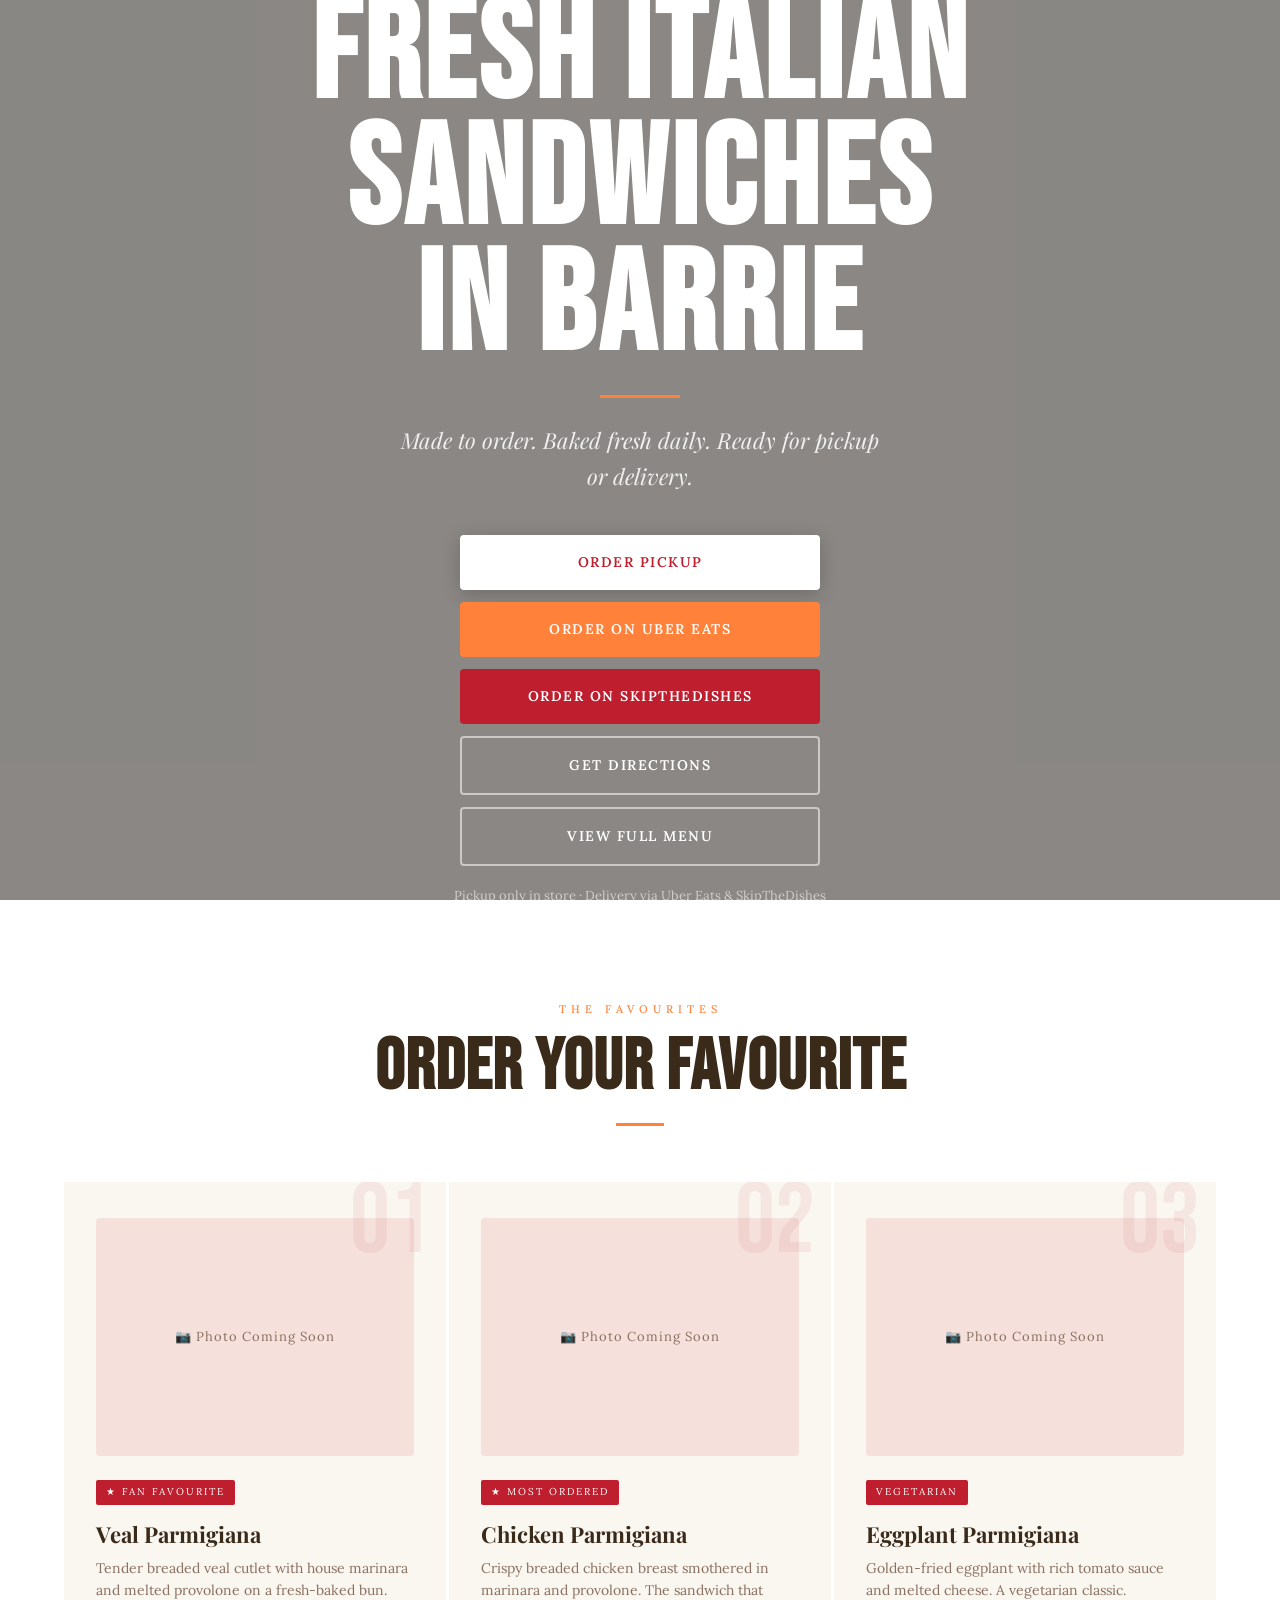
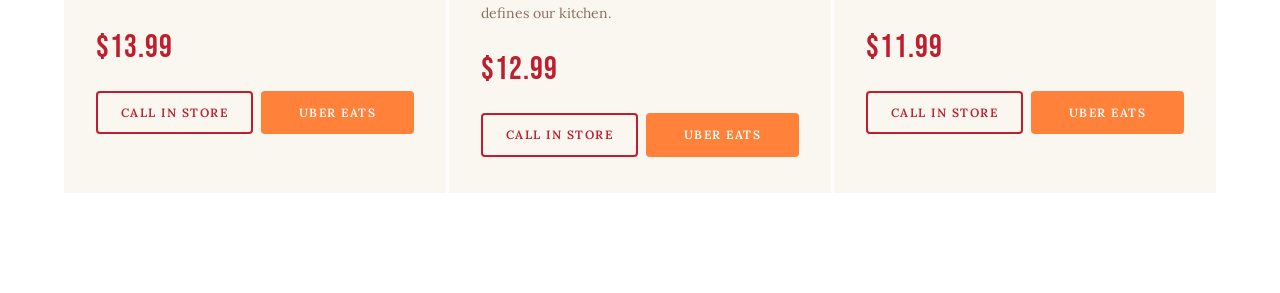
==== social.html @ 91f67a96 "social-page creation" ====
<!DOCTYPE html>
<html lang="en">
<head>
<meta charset="UTF-8">
<meta name="viewport" content="width=device-width, initial-scale=1.0">
<meta name="robots" content="noindex">
<title>California Sandwiches — Order Now</title>
<link rel="preconnect" href="https://fonts.googleapis.com">
<link rel="preconnect" href="https://fonts.gstatic.com" crossorigin>
<link href="https://fonts.googleapis.com/css2?family=Bebas+Neue&family=Playfair+Display:ital,wght@0,400;0,700;0,900;1,400;1,700&family=Lora:ital,wght@0,400;0,500;1,400&display=swap" rel="stylesheet">
<link rel="stylesheet" href="assets/css/styles.css">
<style>
  /* ── SOCIAL HERO ── */
  .social-hero {
    position: relative;
    height: 100vh;
    display: flex;
    flex-direction: column;
    align-items: center;
    justify-content: center;
    text-align: center;
    overflow: hidden;
  }
  .social-hero-video {
    position: absolute;
    inset: 0;
    width: 100%;
    height: 100%;
    object-fit: cover;
    z-index: 0;
  }
  .social-hero-overlay {
    position: absolute;
    inset: 0;
    background: rgba(0,0,0,0.45);
    z-index: 1;
  }
  .social-hero-content {
    position: relative;
    z-index: 2;
    padding: 24px;
    width: 100%;
  }
  .social-cta-stack {
    display: flex;
    flex-direction: column;
    gap: 12px;
    max-width: 360px;
    margin: 28px auto 0;
  }
  .social-cta-stack .btn {
    width: 100%;
    padding: 16px 24px;
  }
  /* Override btn-outline-red for dark video bg */
  .social-hero .btn-outline-red {
    color: var(--white);
    border-color: rgba(255,255,255,0.55);
  }
  .social-hero .btn-outline-red:hover {
    background: rgba(255,255,255,0.15);
    color: var(--white);
    border-color: var(--white);
  }

  /* ── CARD IMAGE PLACEHOLDER ── */
  .card-img-placeholder {
    aspect-ratio: 4/3;
    background: rgba(190,30,45,0.1);
    border-radius: var(--radius);
    display: flex;
    align-items: center;
    justify-content: center;
    margin-bottom: 20px;
    font-family: var(--font-body);
    font-size: 13px;
    color: #8a7060;
    letter-spacing: 1px;
  }
  .card-btns {
    display: flex;
    gap: 8px;
    margin-top: 16px;
  }
  .card-btns .btn {
    flex: 1;
    padding: 10px 12px;
    font-size: 12px;
  }

  /* ── STICKY MOBILE BAR ── */
  .sticky-bar {
    display: none;
    position: fixed;
    bottom: 0;
    left: 0;
    right: 0;
    z-index: 200;
    box-shadow: 0 -4px 20px rgba(0,0,0,0.15);
    padding-bottom: env(safe-area-inset-bottom);
  }
  .sticky-bar-inner {
    display: flex;
  }
  .sticky-bar-btn {
    flex: 1;
    padding: 18px 8px;
    text-align: center;
    font-family: var(--font-body);
    font-size: 13px;
    font-weight: 600;
    letter-spacing: 0.5px;
    text-decoration: none;
    color: var(--white);
    display: flex;
    align-items: center;
    justify-content: center;
  }

  @media (max-width: 640px) {
    .sticky-bar { display: block; }
    body { padding-bottom: 72px; }
  }
</style>
</head>
<body>

<!-- HERO -->
<section class="social-hero">
  <video class="social-hero-video" autoplay muted loop playsinline>
    <source src="public/videos/social-lander-hero-video.mp4" type="video/mp4">
  </video>
  <div class="social-hero-overlay"></div>
  <div class="social-hero-content">
    <h1 class="hero-title">Fresh Italian Sandwiches<br>in Barrie</h1>
    <div class="hero-rule"></div>
    <p class="hero-subtitle">Made to order. Baked fresh daily. Ready for pickup or delivery.</p>
    <div class="social-cta-stack">
      <a class="btn btn-primary" href="tel:+17057192626">Order Pickup</a>
      <a class="btn btn-orange" href="https://www.ubereats.com" target="_blank" rel="noopener">Order on Uber Eats</a>
      <a class="btn btn-red" href="https://www.skipthedishes.com" target="_blank" rel="noopener">Order on SkipTheDishes</a>
      <a class="btn btn-secondary" href="https://www.google.com/maps/dir//California+Sandwiches+Barrie,+75+Barrie+View+Dr+Unit+108A,+Barrie,+ON+L4N+8V4,+Canada" target="_blank" rel="noopener">Get Directions</a>
      <a class="btn btn-outline-red" href="pages/menu.html">View Full Menu</a>
    </div>
    <p class="hero-order-note" style="margin-top:20px;">Pickup only in store · Delivery via Uber Eats &amp; SkipTheDishes</p>
  </div>
</section>

<!-- FEATURED SANDWICHES -->
<section class="bestsellers">
  <div class="container">
    <div class="bestsellers-header reveal">
      <div class="section-label">The Favourites</div>
      <h2 class="section-title">Order Your Favourite</h2>
      <div class="section-rule"></div>
    </div>
    <div class="bestsellers-grid">
      <div class="bs-card reveal">
        <div class="card-img-placeholder">📷 Photo Coming Soon</div>
        <div class="bs-num">01</div>
        <span class="bs-tag">★ Fan Favourite</span>
        <h3 class="bs-name">Veal Parmigiana</h3>
        <p class="bs-desc">Tender breaded veal cutlet with house marinara and melted provolone on a fresh-baked bun.</p>
        <span class="bs-price">$13.99</span>
        <div class="card-btns">
          <a class="btn btn-outline-red" href="tel:+17057192626">Call In Store</a>
          <a class="btn btn-orange" href="https://www.ubereats.com" target="_blank" rel="noopener">Uber Eats</a>
        </div>
      </div>
      <div class="bs-card reveal reveal-delay-1">
        <div class="card-img-placeholder">📷 Photo Coming Soon</div>
        <div class="bs-num">02</div>
        <span class="bs-tag">★ Most Ordered</span>
        <h3 class="bs-name">Chicken Parmigiana</h3>
        <p class="bs-desc">Crispy breaded chicken breast smothered in marinara and provolone. The sandwich that defines our kitchen.</p>
        <span class="bs-price">$12.99</span>
        <div class="card-btns">
          <a class="btn btn-outline-red" href="tel:+17057192626">Call In Store</a>
          <a class="btn btn-orange" href="https://www.ubereats.com" target="_blank" rel="noopener">Uber Eats</a>
        </div>
      </div>
      <div class="bs-card reveal reveal-delay-2">
        <div class="card-img-placeholder">📷 Photo Coming Soon</div>
        <div class="bs-num">03</div>
        <span class="bs-tag">Vegetarian</span>
        <h3 class="bs-name">Eggplant Parmigiana</h3>
        <p class="bs-desc">Golden-fried eggplant with rich tomato sauce and melted cheese. A vegetarian classic.</p>
        <span class="bs-price">$11.99</span>
        <div class="card-btns">
          <a class="btn btn-outline-red" href="tel:+17057192626">Call In Store</a>
          <a class="btn btn-orange" href="https://www.ubereats.com" target="_blank" rel="noopener">Uber Eats</a>
        </div>
      </div>
    </div>
  </div>
</section>

<!-- STICKY MOBILE BAR -->
<div class="sticky-bar">
  <div class="sticky-bar-inner">
    <a class="sticky-bar-btn" href="tel:+17057192626" style="background:var(--red);">Pickup</a>
    <a class="sticky-bar-btn" href="https://www.ubereats.com" target="_blank" rel="noopener" style="background:var(--orange);">Delivery</a>
    <a class="sticky-bar-btn" href="https://www.google.com/maps/dir//California+Sandwiches+Barrie,+75+Barrie+View+Dr+Unit+108A,+Barrie,+ON+L4N+8V4,+Canada" target="_blank" rel="noopener" style="background:var(--brown);">Directions</a>
  </div>
</div>

<script>
  (function() {
    var els = document.querySelectorAll('.reveal:not(.visible)');
    var observer = new IntersectionObserver(function(entries) {
      entries.forEach(function(e) {
        if (e.isIntersecting) {
          e.target.classList.add('visible');
          observer.unobserve(e.target);
        }
      });
    }, { threshold: 0.12 });
    els.forEach(function(el) { observer.observe(el); });
  })();
</script>
</body>
</html>
---- assets/css/styles.css ----
/* ── RESET & BASE ── */
*, *::before, *::after { box-sizing: border-box; margin: 0; padding: 0; }
html { scroll-behavior: smooth; font-size: 16px; }

/* ── DESIGN TOKENS ── */
:root {
  --red:     #BE1E2D;
  --red-dk:  #8f1520;
  --red-lt:  #d42233;
  --orange:  #FF813A;
  --cream:   #FAF6F0;
  --tan:     #EDE5D8;
  --brown:   #3a2a1a;
  --white:   #FFFFFF;
  --black:   #111111;

  --font-display: 'Bebas Neue', sans-serif;
  --font-serif:   'Playfair Display', Georgia, serif;
  --font-body:    'Lora', Georgia, serif;

  --nav-h: 72px;
  --max-w: 1200px;
  --radius: 4px;
  --transition: 0.25s ease;

  /* noise texture via SVG */
  --noise: url("data:image/svg+xml,%3Csvg xmlns='http://www.w3.org/2000/svg' width='300' height='300'%3E%3Cfilter id='n'%3E%3CfeTurbulence type='fractalNoise' baseFrequency='0.75' numOctaves='4' stitchTiles='stitch'/%3E%3C/filter%3E%3Crect width='300' height='300' filter='url(%23n)' opacity='0.055'/%3E%3C/svg%3E");
}

body {
  background: var(--cream);
  color: var(--brown);
  font-family: var(--font-body);
  line-height: 1.65;
  overflow-x: hidden;
}

/* ── UTILITY ── */
.container { max-width: var(--max-w); margin: 0 auto; padding: 0 24px; }
.sr-only { position: absolute; width: 1px; height: 1px; overflow: hidden; clip: rect(0,0,0,0); white-space: nowrap; }

/* ─────────────────────────────────────────
   NAVIGATION
───────────────────────────────────────── */
nav {
  position: fixed; top: 0; left: 0; right: 0; z-index: 100;
  height: var(--nav-h);
  background: var(--white);
  border-bottom: 3px solid var(--red);
  display: flex; align-items: center;
  box-shadow: 0 2px 20px rgba(0,0,0,0.08);
}
nav .container { display: flex; align-items: center; justify-content: space-between; width: 100%; }

.nav-logo {
  cursor: pointer;
  display: flex; align-items: center; gap: 0;
  text-decoration: none;
}
.logo-badge {
  background: var(--red);
  color: var(--white);
  padding: 6px 14px 8px;
  display: flex; flex-direction: column; align-items: center; line-height: 1;
  border-radius: var(--radius);
  position: relative;
  overflow: hidden;
}
.logo-badge::before {
  content: '';
  position: absolute; inset: 0;
  background: var(--noise);
  pointer-events: none;
}
.logo-est {
  font-family: var(--font-body);
  font-size: 9px; letter-spacing: 3px; text-transform: uppercase;
  opacity: 0.85; margin-bottom: 2px;
}
.logo-name {
  font-family: var(--font-display);
  font-size: 22px; letter-spacing: 2px;
  line-height: 1;
}
.logo-sub {
  font-family: var(--font-body);
  font-size: 8px; letter-spacing: 4px; text-transform: uppercase;
  opacity: 0.85; margin-top: 2px;
}
.logo-stars {
  display: flex; gap: 3px; margin-top: 3px; opacity: 0.7;
  font-size: 7px;
}

.nav-links { display: flex; align-items: center; gap: 8px; }
.nav-link {
  font-family: var(--font-body);
  font-size: 14px; letter-spacing: 0.5px;
  color: var(--brown); text-decoration: none;
  padding: 8px 16px; border-radius: var(--radius);
  transition: color var(--transition), background var(--transition);
  cursor: pointer; background: none; border: none; font-weight: 500;
}
.nav-link:hover { color: var(--red); background: rgba(190,30,45,0.06); }
.nav-cta {
  background: var(--red); color: var(--white) !important;
  font-weight: 600; padding: 9px 22px;
  border-radius: var(--radius);
  transition: background var(--transition), transform var(--transition);
}
.nav-cta:hover { background: var(--red-lt) !important; transform: translateY(-1px); color: var(--white) !important; }

/* hamburger */
.nav-burger {
  display: none; flex-direction: column; gap: 5px; cursor: pointer;
  background: none; border: none; padding: 8px;
}
.nav-burger span { width: 24px; height: 2px; background: var(--brown); border-radius: 2px; transition: all 0.25s; display: block; }
.nav-mobile {
  display: none; position: fixed; top: var(--nav-h); left: 0; right: 0; z-index: 99;
  background: var(--white); border-bottom: 3px solid var(--red);
  padding: 20px 24px; flex-direction: column; gap: 4px;
  box-shadow: 0 8px 24px rgba(0,0,0,0.1);
}
.nav-mobile.open { display: flex; }
.nav-mobile .nav-link { display: block; padding: 12px 16px; }

/* ─────────────────────────────────────────
   HERO
───────────────────────────────────────── */
.hero {
  min-height: 100vh;
  background: var(--red);
  display: flex; flex-direction: column; justify-content: center; align-items: center;
  text-align: center;
  padding: calc(var(--nav-h) + 60px) 24px 80px;
  position: relative; overflow: hidden;
}
.hero::before {
  content: '';
  position: absolute; inset: 0;
  background: var(--noise);
  pointer-events: none;
}
/* diagonal stripe texture */
.hero::after {
  content: '';
  position: absolute; inset: 0;
  background-image: repeating-linear-gradient(
    -45deg,
    transparent,
    transparent 40px,
    rgba(255,255,255,0.02) 40px,
    rgba(255,255,255,0.02) 80px
  );
  pointer-events: none;
}

.hero-eyebrow {
  display: flex; align-items: center; gap: 12px;
  font-family: var(--font-body);
  font-size: 12px; letter-spacing: 5px; text-transform: uppercase;
  color: rgba(255,255,255,0.7);
  margin-bottom: 20px; position: relative; z-index: 1;
}
.hero-eyebrow::before, .hero-eyebrow::after {
  content: ''; flex: 1; max-width: 60px; height: 1px;
  background: rgba(255,255,255,0.35);
}

.hero-title {
  font-family: var(--font-display);
  font-size: clamp(64px, 12vw, 140px);
  line-height: 0.9;
  color: var(--white);
  letter-spacing: 4px;
  text-transform: uppercase;
  position: relative; z-index: 1;
  margin-bottom: 8px;
}
.hero-title span { color: var(--orange); }

.hero-rule {
  width: 80px; height: 3px;
  background: var(--orange);
  margin: 24px auto;
  position: relative; z-index: 1;
}

.hero-subtitle {
  font-family: var(--font-serif);
  font-size: clamp(16px, 2.5vw, 22px);
  color: rgba(255,255,255,0.88);
  font-style: italic;
  position: relative; z-index: 1;
  max-width: 480px; margin: 0 auto 40px;
}

.hero-btns {
  display: flex; gap: 14px; flex-wrap: wrap; justify-content: center;
  position: relative; z-index: 1; margin-bottom: 28px;
}
.btn {
  display: inline-flex; align-items: center; justify-content: center; gap: 8px;
  font-family: var(--font-body); font-weight: 600;
  font-size: 14px; letter-spacing: 1.5px; text-transform: uppercase;
  text-decoration: none; cursor: pointer; border: none;
  padding: 15px 36px; border-radius: var(--radius);
  transition: all var(--transition);
}
.btn-primary {
  background: var(--white); color: var(--red);
  box-shadow: 0 4px 20px rgba(0,0,0,0.2);
}
.btn-primary:hover { background: var(--orange); color: var(--white); transform: translateY(-2px); box-shadow: 0 8px 28px rgba(0,0,0,0.25); }
.btn-secondary {
  background: transparent; color: var(--white);
  border: 2px solid rgba(255,255,255,0.55);
}
.btn-secondary:hover { border-color: var(--white); background: rgba(255,255,255,0.1); transform: translateY(-2px); }
.btn-red { background: var(--red); color: var(--white); }
.btn-red:hover { background: var(--red-lt); transform: translateY(-2px); box-shadow: 0 6px 20px rgba(190,30,45,0.3); }
.btn-outline-red { background: transparent; color: var(--red); border: 2px solid var(--red); }
.btn-outline-red:hover { background: var(--red); color: var(--white); transform: translateY(-2px); }
.btn-orange { background: var(--orange); color: var(--white); }
.btn-orange:hover { background: #e06c2a; transform: translateY(-2px); box-shadow: 0 6px 20px rgba(255,129,58,0.35); }

.hero-order-note {
  position: relative; z-index: 1;
  font-family: var(--font-body);
  font-size: 13px; color: rgba(255,255,255,0.6);
  line-height: 1.6;
}
.hero-order-note a {
  color: var(--orange); text-decoration: underline; text-underline-offset: 3px;
  transition: color var(--transition);
}
.hero-order-note a:hover { color: #ffab75; }

/* hero badge */
.hero-badge {
  position: absolute; right: 5%; top: 18%;
  width: 110px; height: 110px;
  background: var(--orange);
  border-radius: 50%;
  display: flex; flex-direction: column; align-items: center; justify-content: center;
  color: var(--white); text-align: center;
  transform: rotate(12deg);
  box-shadow: 0 8px 30px rgba(0,0,0,0.25);
  z-index: 1;
}
.hero-badge-top { font-size: 10px; letter-spacing: 2px; text-transform: uppercase; opacity: 0.9; font-family: var(--font-body); }
.hero-badge-num { font-family: var(--font-display); font-size: 38px; line-height: 1; }
.hero-badge-bot { font-size: 10px; letter-spacing: 1px; text-transform: uppercase; opacity: 0.9; font-family: var(--font-body); }

/* scroll cue */
.scroll-cue {
  position: absolute; bottom: 32px; left: 50%; transform: translateX(-50%);
  display: flex; flex-direction: column; align-items: center; gap: 8px;
  color: rgba(255,255,255,0.45); font-size: 11px; letter-spacing: 3px;
  text-transform: uppercase; font-family: var(--font-body); z-index: 1;
  animation: bounce 2s ease-in-out infinite;
}
.scroll-cue svg { width: 20px; height: 20px; }
@keyframes bounce { 0%,100%{transform:translateX(-50%) translateY(0)} 50%{transform:translateX(-50%) translateY(6px)} }

/* ─────────────────────────────────────────
   DIVIDER BANNER
───────────────────────────────────────── */
.ticker {
  background: var(--orange);
  padding: 14px 0; overflow: hidden;
  border-top: 2px solid rgba(255,255,255,0.2);
  border-bottom: 2px solid rgba(255,255,255,0.2);
}
.ticker-inner {
  display: flex; gap: 0;
  white-space: nowrap;
  animation: scroll-ticker 24s linear infinite;
  width: max-content;
}
.ticker-item {
  font-family: var(--font-display);
  font-size: 17px; letter-spacing: 3px; text-transform: uppercase;
  color: var(--white); padding: 0 32px;
  display: flex; align-items: center; gap: 20px;
}
.ticker-item::after { content: '★'; opacity: 0.6; font-size: 12px; }
@keyframes scroll-ticker {
  from { transform: translateX(0); }
  to { transform: translateX(-50%); }
}

/* ─────────────────────────────────────────
   STORY SECTION
───────────────────────────────────────── */
.story {
  padding: 100px 0;
  background: var(--cream);
  position: relative;
}
.story-grid {
  display: grid; grid-template-columns: 1fr 1fr; gap: 80px;
  align-items: center;
}
.story-visual {
  position: relative;
}
.story-img-frame {
  aspect-ratio: 4/5;
  background: var(--red);
  border-radius: 2px;
  display: flex; align-items: center; justify-content: center;
  overflow: hidden;
  position: relative;
}
.story-img-frame::before {
  content: ''; position: absolute; inset: 0;
  background: var(--noise); pointer-events: none;
  opacity: 0.6;
}
.story-img-inner {
  font-family: var(--font-display);
  font-size: 100px; color: rgba(255,255,255,0.08);
  letter-spacing: 8px; transform: rotate(-10deg);
  user-select: none;
}
.story-quote-card {
  position: absolute; bottom: -30px; right: -30px;
  background: var(--white);
  border: 3px solid var(--red);
  padding: 22px 26px;
  max-width: 200px;
  box-shadow: 6px 6px 0 var(--red);
}
.story-quote-card p {
  font-family: var(--font-serif); font-style: italic;
  font-size: 14px; color: var(--brown); line-height: 1.5;
}
.story-quote-card cite {
  display: block; margin-top: 10px;
  font-family: var(--font-body); font-size: 11px;
  letter-spacing: 2px; text-transform: uppercase;
  color: var(--red); font-style: normal;
}

.section-label {
  font-family: var(--font-body);
  font-size: 11px; letter-spacing: 5px; text-transform: uppercase;
  color: var(--orange); font-weight: 500;
  display: flex; align-items: center; gap: 12px;
  margin-bottom: 16px;
}
.section-label::before {
  content: ''; width: 30px; height: 2px; background: var(--orange);
}
.section-title {
  font-family: var(--font-display);
  font-size: clamp(40px, 6vw, 72px);
  line-height: 0.95; color: var(--brown);
  letter-spacing: 1px; text-transform: uppercase;
  margin-bottom: 8px;
}
.section-title-serif {
  font-family: var(--font-serif);
  font-size: clamp(32px, 4.5vw, 52px);
  line-height: 1.1; color: var(--brown);
  font-weight: 700; margin-bottom: 8px;
}
.section-rule {
  width: 48px; height: 3px; background: var(--orange);
  margin: 20px 0;
}
.story-text p {
  font-size: 16px; color: #5a4535; line-height: 1.85;
  margin-bottom: 18px;
}
.story-pillars {
  display: flex; gap: 28px; margin-top: 36px; flex-wrap: wrap;
}
.story-pillar {
  display: flex; flex-direction: column; gap: 6px;
}
.pillar-icon {
  font-size: 24px; margin-bottom: 4px;
}
.pillar-label {
  font-family: var(--font-display);
  font-size: 20px; letter-spacing: 1px; color: var(--red);
  text-transform: uppercase;
}
.pillar-desc {
  font-family: var(--font-body);
  font-size: 12px; color: #8a7060; letter-spacing: 0.3px;
  line-height: 1.5;
}

/* ─────────────────────────────────────────
   VISIT SECTION
───────────────────────────────────────── */
.visit {
  background: var(--brown);
  padding: 100px 0;
  position: relative; overflow: hidden;
}
.visit::before {
  content: ''; position: absolute; inset: 0;
  background: var(--noise); pointer-events: none; opacity: 0.4;
}
.visit-grid {
  display: grid; grid-template-columns: 1fr 1fr; gap: 80px;
  align-items: start; position: relative;
}
.visit .section-label { color: var(--orange); }
.visit .section-title { color: var(--white); }
.visit .section-rule { background: var(--orange); }

.hours-table { margin-top: 28px; width: 100%; }
.hours-table tr { border-bottom: 1px solid rgba(255,255,255,0.08); }
.hours-table tr:last-child { border: none; }
.hours-table td {
  padding: 11px 0;
  font-family: var(--font-body); font-size: 14px; color: rgba(255,255,255,0.75);
}
.hours-table td:first-child { font-weight: 600; color: var(--white); width: 45%; }
.hours-badge {
  display: inline-block;
  background: var(--orange); color: var(--white);
  font-size: 10px; letter-spacing: 2px; text-transform: uppercase;
  padding: 2px 8px; border-radius: 20px;
  font-family: var(--font-body); vertical-align: middle; margin-left: 8px;
}

.visit-info { margin-top: 36px; }
.info-block { margin-bottom: 32px; }
.info-block-label {
  font-family: var(--font-body); font-size: 11px; letter-spacing: 4px;
  text-transform: uppercase; color: var(--orange); margin-bottom: 8px;
}
.info-block-value {
  font-family: var(--font-serif); font-size: 17px; color: var(--white);
  line-height: 1.5;
}
.info-block-value a {
  color: var(--white); text-decoration: none;
  transition: color var(--transition);
}
.info-block-value a:hover { color: var(--orange); }
.info-block-note {
  font-size: 12px; color: rgba(255,255,255,0.5); margin-top: 4px;
  font-family: var(--font-body); letter-spacing: 1px; text-transform: uppercase;
}
.phone-big {
  font-family: var(--font-display); font-size: 36px;
  color: var(--white); letter-spacing: 2px; display: block;
  text-decoration: none; transition: color var(--transition);
  margin-top: 6px;
}
.phone-big:hover { color: var(--orange); }

.visit-btns { display: flex; gap: 12px; flex-wrap: wrap; margin-top: 36px; }

.map-placeholder {
  border-radius: 4px; overflow: hidden;
  border: 3px solid rgba(255,255,255,0.12);
  aspect-ratio: 1;
  background: rgba(255,255,255,0.05);
  display: flex; align-items: center; justify-content: center;
  flex-direction: column; gap: 16px;
  cursor: pointer;
  transition: border-color var(--transition);
}
.map-placeholder:hover { border-color: var(--orange); }
.map-pin-icon { font-size: 48px; opacity: 0.4; }
.map-placeholder-text {
  font-family: var(--font-body); font-size: 13px;
  color: rgba(255,255,255,0.4); letter-spacing: 2px; text-transform: uppercase;
  text-align: center;
}

/* ─────────────────────────────────────────
   MENU PAGE
───────────────────────────────────────── */
.page-hero {
  background: var(--red);
  padding: calc(var(--nav-h) + 60px) 0 60px;
  text-align: center;
  position: relative; overflow: hidden;
}
.page-hero::before { content: ''; position: absolute; inset: 0; background: var(--noise); pointer-events: none; }
.page-hero .section-label { justify-content: center; margin-bottom: 12px; }
.page-hero .section-label::before { display: none; }
.page-hero h1 {
  font-family: var(--font-display);
  font-size: clamp(56px, 10vw, 110px);
  color: var(--white); letter-spacing: 4px; text-transform: uppercase;
  line-height: 0.9; position: relative; z-index: 1;
}
.page-hero p {
  font-family: var(--font-serif); font-style: italic;
  color: rgba(255,255,255,0.75); font-size: 18px;
  margin-top: 16px; position: relative; z-index: 1;
}

.menu-section { padding: 80px 0; }
.menu-section:nth-child(even) { background: var(--tan); }

.menu-cat-header {
  display: flex; align-items: center; gap: 20px; margin-bottom: 40px;
}
.menu-cat-title {
  font-family: var(--font-display);
  font-size: 48px; letter-spacing: 2px; text-transform: uppercase;
  color: var(--red); white-space: nowrap;
}
.menu-cat-rule { flex: 1; height: 2px; background: var(--tan); }
.menu-section:nth-child(even) .menu-cat-rule { background: var(--cream); }

.menu-grid { display: grid; grid-template-columns: repeat(auto-fill, minmax(320px, 1fr)); gap: 2px; }

.menu-item {
  background: var(--white);
  padding: 22px 24px;
  border-left: 4px solid transparent;
  transition: border-color var(--transition), transform var(--transition);
  cursor: default;
}
.menu-section:nth-child(even) .menu-item { background: var(--white); }
.menu-item:hover { border-left-color: var(--orange); transform: translateX(3px); }
.menu-item-top { display: flex; justify-content: space-between; align-items: baseline; gap: 12px; margin-bottom: 6px; }
.menu-item-name {
  font-family: var(--font-serif); font-weight: 700;
  font-size: 16px; color: var(--brown); line-height: 1.3;
}
.menu-item-price {
  font-family: var(--font-display); font-size: 22px;
  color: var(--red); white-space: nowrap; letter-spacing: 1px;
}
.menu-item-desc {
  font-family: var(--font-body); font-size: 13px;
  color: #8a7060; line-height: 1.55;
}
.menu-item-tag {
  display: inline-block; margin-top: 8px;
  background: rgba(190,30,45,0.08); color: var(--red);
  font-size: 10px; letter-spacing: 2px; text-transform: uppercase;
  padding: 3px 8px; border-radius: 2px;
  font-family: var(--font-body);
}

.menu-note {
  background: var(--red); color: var(--white);
  padding: 24px 32px; margin-top: 48px;
  display: flex; align-items: center; gap: 20px; border-radius: 4px;
  flex-wrap: wrap;
}
.menu-note p { font-family: var(--font-body); font-size: 14px; line-height: 1.5; flex: 1; }
.menu-note strong { color: var(--orange); }

/* ─────────────────────────────────────────
   OUR STORY PAGE
───────────────────────────────────────── */
.story-page { padding: 80px 0 100px; }
.story-page-grid { display: grid; grid-template-columns: 2fr 1fr; gap: 80px; align-items: start; }
.story-page-body p {
  font-family: var(--font-body); font-size: 17px;
  color: #5a4535; line-height: 1.9; margin-bottom: 24px;
}
.story-page-body p:first-child::first-letter {
  font-family: var(--font-display);
  font-size: 72px; color: var(--red);
  float: left; line-height: 0.75; margin-right: 12px; margin-top: 12px;
}
.story-page-body blockquote {
  border-left: 4px solid var(--orange);
  padding: 20px 28px;
  margin: 32px 0;
  background: rgba(255,129,58,0.06);
  border-radius: 0 4px 4px 0;
}
.story-page-body blockquote p {
  font-family: var(--font-serif); font-style: italic;
  font-size: 20px; color: var(--brown); margin: 0;
}
.story-page-body blockquote p::first-letter { all: unset; }

.story-sidebar { position: sticky; top: 100px; }
.sidebar-card {
  background: var(--red); color: var(--white);
  padding: 32px; border-radius: 4px;
  margin-bottom: 20px;
  position: relative; overflow: hidden;
}
.sidebar-card::before { content: ''; position: absolute; inset: 0; background: var(--noise); pointer-events: none; }
.sidebar-card h3 {
  font-family: var(--font-display); font-size: 32px;
  letter-spacing: 1px; text-transform: uppercase;
  margin-bottom: 12px; position: relative; z-index: 1;
}
.sidebar-card p {
  font-family: var(--font-body); font-size: 14px;
  line-height: 1.6; opacity: 0.85; position: relative; z-index: 1;
  margin-bottom: 20px;
}
.sidebar-stat {
  background: var(--white); border-radius: 4px;
  padding: 20px 24px; text-align: center;
  margin-bottom: 12px;
}
.stat-num {
  font-family: var(--font-display); font-size: 52px;
  color: var(--red); line-height: 1; display: block;
}
.stat-label {
  font-family: var(--font-body); font-size: 12px;
  letter-spacing: 2px; text-transform: uppercase;
  color: #8a7060; margin-top: 4px;
}

/* ─────────────────────────────────────────
   FOOTER
───────────────────────────────────────── */
footer {
  background: var(--black);
  padding: 60px 0 40px;
  position: relative;
}
footer::before { content: ''; display: block; height: 4px; background: var(--red); margin-bottom: 0; position: absolute; top: 0; left: 0; right: 0; }

.footer-grid {
  display: grid; grid-template-columns: 2fr 1fr 1fr;
  gap: 60px; margin-bottom: 48px;
}
.footer-brand .logo-badge { width: fit-content; }
.footer-brand p {
  font-family: var(--font-body); font-size: 14px;
  color: rgba(255,255,255,0.45); line-height: 1.7;
  margin-top: 20px; max-width: 260px;
}
.footer-heading {
  font-family: var(--font-body); font-size: 11px;
  letter-spacing: 4px; text-transform: uppercase;
  color: rgba(255,255,255,0.35); margin-bottom: 20px;
}
.footer-links { list-style: none; display: flex; flex-direction: column; gap: 12px; }
.footer-links li a, .footer-links li button {
  font-family: var(--font-body); font-size: 15px;
  color: rgba(255,255,255,0.7);
  text-decoration: none; cursor: pointer;
  background: none; border: none; padding: 0;
  transition: color var(--transition);
}
.footer-links li a:hover, .footer-links li button:hover { color: var(--orange); }

.social-icons { display: flex; gap: 14px; margin-top: 4px; }
.social-btn {
  width: 44px; height: 44px; border-radius: 50%;
  border: 2px solid rgba(255,255,255,0.15);
  display: flex; align-items: center; justify-content: center;
  cursor: pointer; transition: all var(--transition);
  background: none; text-decoration: none; color: rgba(255,255,255,0.6);
}
.social-btn:hover { border-color: var(--orange); color: var(--orange); transform: translateY(-3px); }
.social-btn svg { width: 18px; height: 18px; fill: currentColor; }

.footer-bottom {
  border-top: 1px solid rgba(255,255,255,0.08);
  padding-top: 28px;
  display: flex; justify-content: space-between; align-items: center;
  flex-wrap: wrap; gap: 12px;
}
.footer-bottom p {
  font-family: var(--font-body); font-size: 12px;
  color: rgba(255,255,255,0.25); letter-spacing: 0.5px;
}
.footer-bottom span { color: var(--red); }

/* ─────────────────────────────────────────
   BEST SELLERS SECTION
───────────────────────────────────────── */
.bestsellers {
  padding: 100px 0;
  background: var(--white);
}
.bestsellers-header { text-align: center; margin-bottom: 56px; }
.bestsellers-header .section-label { justify-content: center; }
.bestsellers-header .section-label::before { display: none; }
.bestsellers-header .section-rule { margin: 20px auto; }
.bestsellers-grid {
  display: grid; grid-template-columns: repeat(3, 1fr); gap: 3px;
}
.bs-card {
  background: var(--cream);
  padding: 36px 32px;
  position: relative; overflow: hidden;
  transition: transform var(--transition), box-shadow var(--transition);
  cursor: default;
}
.bs-card:hover { transform: translateY(-4px); box-shadow: 0 12px 40px rgba(0,0,0,0.1); z-index: 1; }
.bs-num {
  font-family: var(--font-display);
  font-size: 100px; color: rgba(190,30,45,0.07);
  position: absolute; top: -10px; right: 16px;
  line-height: 1; pointer-events: none;
}
.bs-tag {
  background: var(--red); color: var(--white);
  font-size: 10px; letter-spacing: 2px; text-transform: uppercase;
  padding: 4px 10px; border-radius: 2px;
  font-family: var(--font-body); display: inline-block; margin-bottom: 16px;
}
.bs-name {
  font-family: var(--font-serif); font-weight: 700;
  font-size: 22px; color: var(--brown); line-height: 1.2; margin-bottom: 10px;
}
.bs-desc {
  font-family: var(--font-body); font-size: 14px;
  color: #8a7060; line-height: 1.6; margin-bottom: 20px;
}
.bs-price {
  font-family: var(--font-display); font-size: 32px;
  color: var(--red); letter-spacing: 1px;
}

/* ─────────────────────────────────────────
   CTA BAND
───────────────────────────────────────── */
.cta-band {
  background: var(--orange);
  padding: 64px 0;
  text-align: center;
  position: relative; overflow: hidden;
}
.cta-band::before { content: ''; position: absolute; inset: 0; background: var(--noise); pointer-events: none; }
.cta-band h2 {
  font-family: var(--font-display);
  font-size: clamp(36px, 6vw, 72px);
  color: var(--white); letter-spacing: 3px; text-transform: uppercase;
  position: relative; z-index: 1; margin-bottom: 20px;
}
.cta-band p {
  font-family: var(--font-serif); font-style: italic;
  font-size: 18px; color: rgba(255,255,255,0.85);
  margin-bottom: 32px; position: relative; z-index: 1;
}
.cta-band .btn { position: relative; z-index: 1; }

/* ─────────────────────────────────────────
   RESPONSIVE
───────────────────────────────────────── */
@media (max-width: 900px) {
  .story-grid, .visit-grid, .story-page-grid, .footer-grid { grid-template-columns: 1fr; gap: 48px; }
  .bestsellers-grid { grid-template-columns: 1fr 1fr; }
  .story-quote-card { right: -10px; bottom: -20px; }
  .hero-badge { display: none; }
  .footer-grid { grid-template-columns: 1fr 1fr; }
  .footer-brand { grid-column: 1 / -1; }
  .story-sidebar { position: static; }
}
@media (max-width: 640px) {
  .nav-links { display: none; }
  .nav-burger { display: flex; }
  .bestsellers-grid { grid-template-columns: 1fr; }
  .hero-btns { flex-direction: column; align-items: center; }
  .visit-btns { flex-direction: column; }
  .footer-grid { grid-template-columns: 1fr; }
  .menu-cat-title { font-size: 36px; }
  .menu-grid { grid-template-columns: 1fr; }
}

/* ─────────────────────────────────────────
   SCROLL REVEAL
───────────────────────────────────────── */
.reveal {
  opacity: 0; transform: translateY(30px);
  transition: opacity 0.65s ease, transform 0.65s ease;
}
.reveal.visible { opacity: 1; transform: none; }
.reveal-delay-1 { transition-delay: 0.1s; }
.reveal-delay-2 { transition-delay: 0.2s; }
.reveal-delay-3 { transition-delay: 0.3s; }
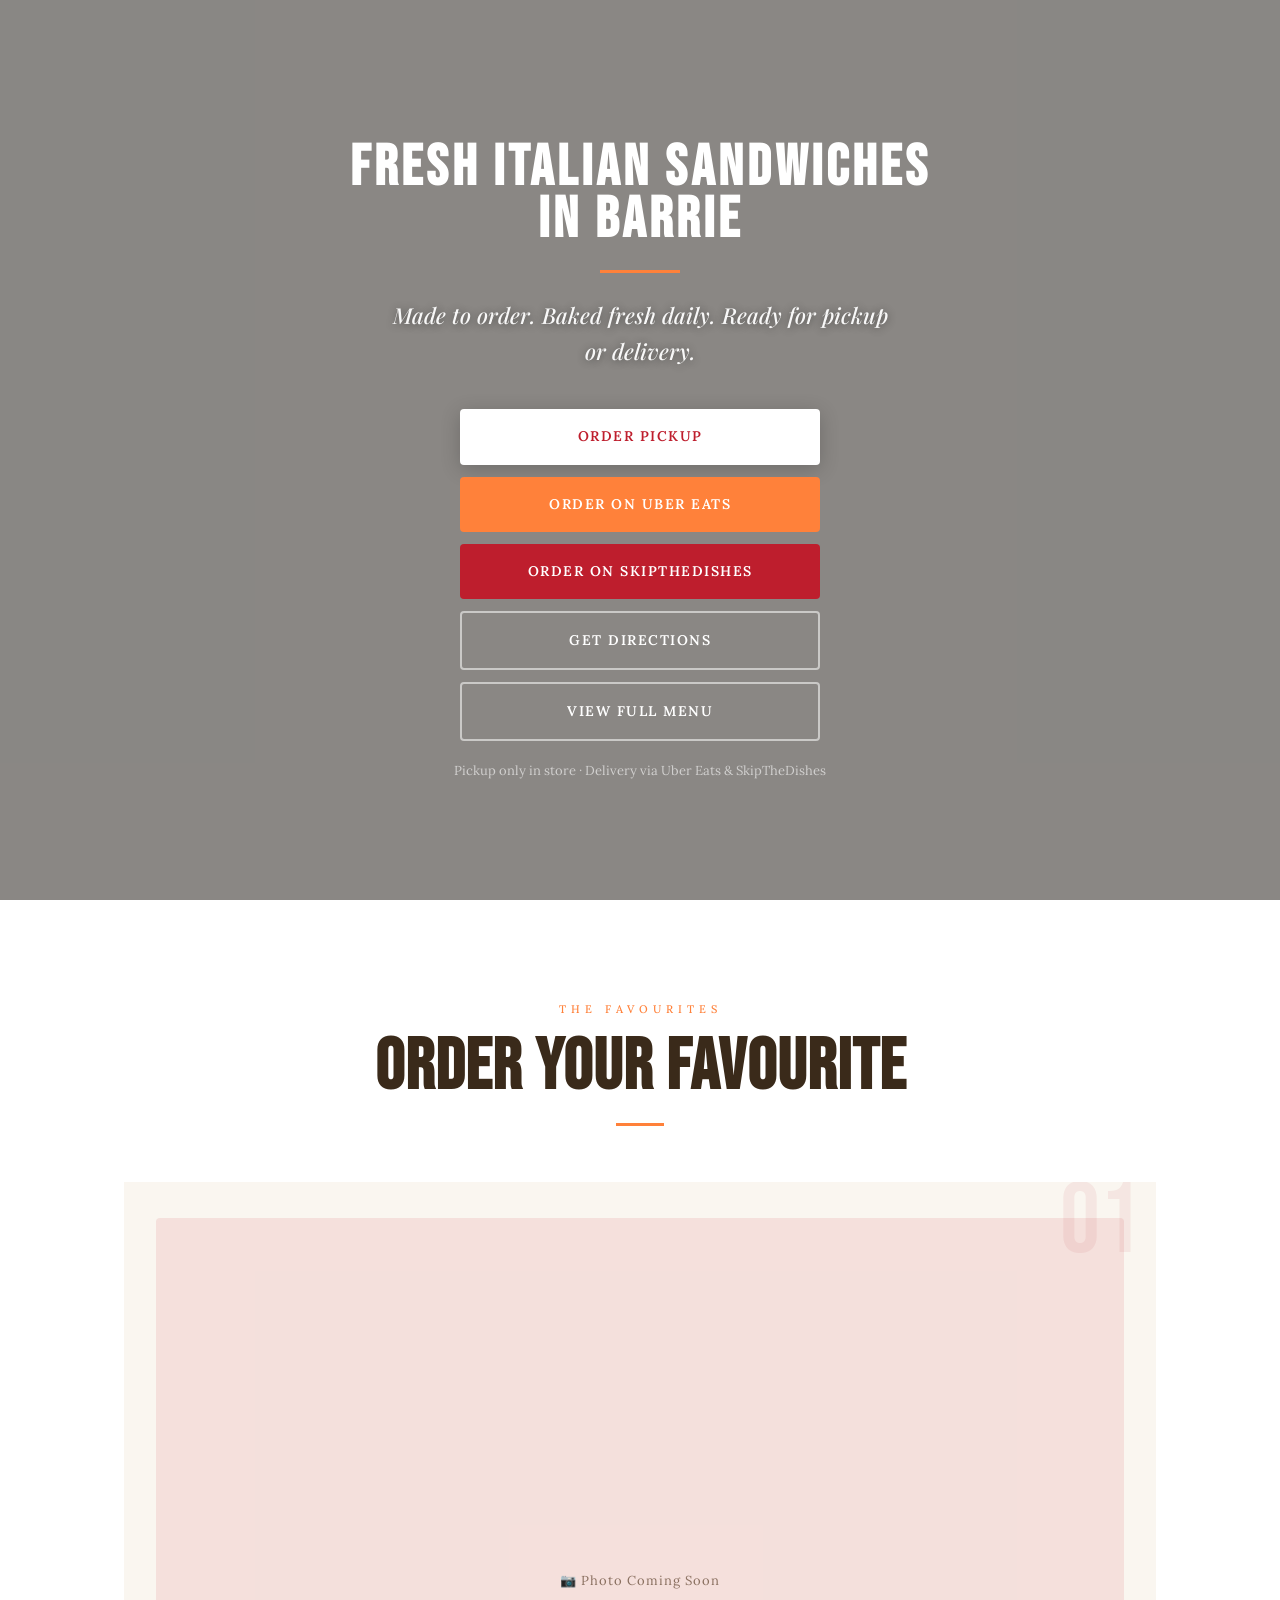
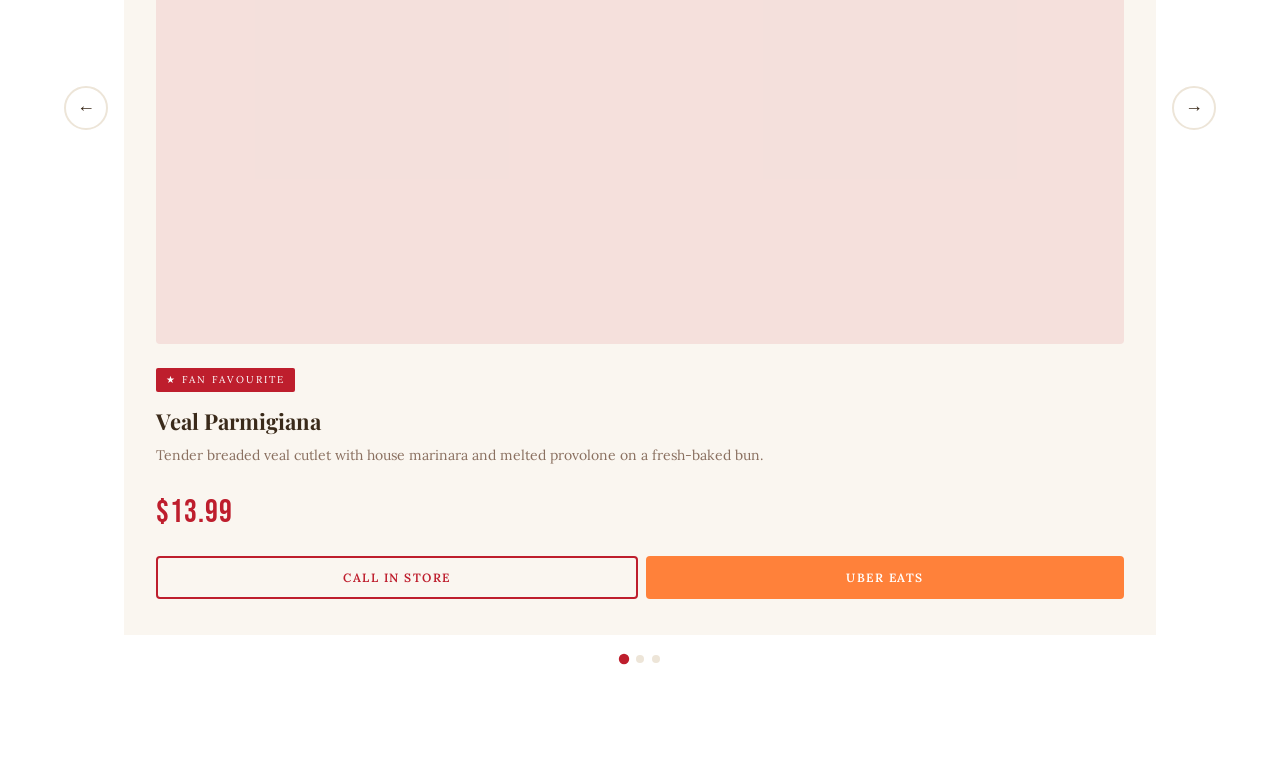
==== commit 521b8160: "changed layout a bit, scroll animation carousel" ====
--- a/social.html
+++ b/social.html
@@ -39,7 +39,22 @@
     position: relative;
     z-index: 2;
     padding: 24px;
+    padding-top: 48px;
     width: 100%;
+  }
+  /* Fix 1 — hero title size scoped to social page */
+  .social-hero .hero-title {
+    font-size: clamp(28px, 4.5vw, 64px);
+  }
+  /* Fix 2 — hero subtitle prominence scoped to social page */
+  .social-hero .hero-subtitle {
+    color: rgba(255, 255, 255, 0.95);
+    font-size: clamp(15px, 2.2vw, 22px);
+    font-weight: 500;
+    text-shadow: 0 1px 8px rgba(0, 0, 0, 0.45);
+    max-width: 520px;
+    margin-left: auto;
+    margin-right: auto;
   }
   .social-cta-stack {
     display: flex;
@@ -88,38 +103,74 @@
     font-size: 12px;
   }
 
-  /* ── STICKY MOBILE BAR ── */
-  .sticky-bar {
-    display: none;
-    position: fixed;
-    bottom: 0;
-    left: 0;
-    right: 0;
-    z-index: 200;
-    box-shadow: 0 -4px 20px rgba(0,0,0,0.15);
-    padding-bottom: env(safe-area-inset-bottom);
-  }
-  .sticky-bar-inner {
-    display: flex;
-  }
-  .sticky-bar-btn {
-    flex: 1;
-    padding: 18px 8px;
-    text-align: center;
-    font-family: var(--font-body);
-    font-size: 13px;
-    font-weight: 600;
-    letter-spacing: 0.5px;
-    text-decoration: none;
-    color: var(--white);
+  /* ── SANDWICH CAROUSEL ── */
+  .sandwich-carousel {
+    position: relative;
+    display: flex;
+    align-items: center;
+    gap: 16px;
+  }
+  .carousel-track-wrapper {
+    overflow: hidden;
+    width: 100%;
+  }
+  .carousel-track {
+    display: flex;
+    width: 300%;
+    transition: transform 0.45s cubic-bezier(0.4, 0, 0.2, 1);
+  }
+  .carousel-track .bs-card {
+    min-width: 33.333%;
+    flex-shrink: 0;
+    box-sizing: border-box;
+  }
+  .carousel-arrow {
+    width: 44px;
+    height: 44px;
+    border-radius: 50%;
+    background: var(--white);
+    border: 2px solid var(--tan);
+    color: var(--brown);
+    font-size: 18px;
+    cursor: pointer;
+    flex-shrink: 0;
+    transition: background 0.2s, border-color 0.2s, color 0.2s;
     display: flex;
     align-items: center;
     justify-content: center;
   }
+  .carousel-arrow:hover {
+    background: var(--red);
+    color: var(--white);
+    border-color: var(--red);
+  }
+  .carousel-dots {
+    display: flex;
+    justify-content: center;
+    gap: 8px;
+    margin-top: 20px;
+  }
+  .dot {
+    width: 8px;
+    height: 8px;
+    border-radius: 50%;
+    background: var(--tan);
+    border: none;
+    cursor: pointer;
+    transition: background 0.2s, transform 0.2s;
+    padding: 0;
+  }
+  .dot.active {
+    background: var(--red);
+    transform: scale(1.3);
+  }
 
   @media (max-width: 640px) {
-    .sticky-bar { display: block; }
-    body { padding-bottom: 72px; }
+    .carousel-arrow {
+      width: 36px;
+      height: 36px;
+      font-size: 15px;
+    }
   }
 </style>
 </head>
@@ -154,55 +205,57 @@
       <h2 class="section-title">Order Your Favourite</h2>
       <div class="section-rule"></div>
     </div>
-    <div class="bestsellers-grid">
-      <div class="bs-card reveal">
-        <div class="card-img-placeholder">📷 Photo Coming Soon</div>
-        <div class="bs-num">01</div>
-        <span class="bs-tag">★ Fan Favourite</span>
-        <h3 class="bs-name">Veal Parmigiana</h3>
-        <p class="bs-desc">Tender breaded veal cutlet with house marinara and melted provolone on a fresh-baked bun.</p>
-        <span class="bs-price">$13.99</span>
-        <div class="card-btns">
-          <a class="btn btn-outline-red" href="tel:+17057192626">Call In Store</a>
-          <a class="btn btn-orange" href="https://www.ubereats.com" target="_blank" rel="noopener">Uber Eats</a>
+    <div class="sandwich-carousel">
+      <button class="carousel-arrow carousel-prev" aria-label="Previous">&#8592;</button>
+      <div class="carousel-track-wrapper">
+        <div class="carousel-track">
+          <div class="bs-card reveal">
+            <div class="card-img-placeholder">📷 Photo Coming Soon</div>
+            <div class="bs-num">01</div>
+            <span class="bs-tag">★ Fan Favourite</span>
+            <h3 class="bs-name">Veal Parmigiana</h3>
+            <p class="bs-desc">Tender breaded veal cutlet with house marinara and melted provolone on a fresh-baked bun.</p>
+            <span class="bs-price">$13.99</span>
+            <div class="card-btns">
+              <a class="btn btn-outline-red" href="tel:+17057192626">Call In Store</a>
+              <a class="btn btn-orange" href="https://www.ubereats.com" target="_blank" rel="noopener">Uber Eats</a>
+            </div>
+          </div>
+          <div class="bs-card reveal reveal-delay-1">
+            <div class="card-img-placeholder">📷 Photo Coming Soon</div>
+            <div class="bs-num">02</div>
+            <span class="bs-tag">★ Most Ordered</span>
+            <h3 class="bs-name">Chicken Parmigiana</h3>
+            <p class="bs-desc">Crispy breaded chicken breast smothered in marinara and provolone. The sandwich that defines our kitchen.</p>
+            <span class="bs-price">$12.99</span>
+            <div class="card-btns">
+              <a class="btn btn-outline-red" href="tel:+17057192626">Call In Store</a>
+              <a class="btn btn-orange" href="https://www.ubereats.com" target="_blank" rel="noopener">Uber Eats</a>
+            </div>
+          </div>
+          <div class="bs-card reveal reveal-delay-2">
+            <div class="card-img-placeholder">📷 Photo Coming Soon</div>
+            <div class="bs-num">03</div>
+            <span class="bs-tag">Vegetarian</span>
+            <h3 class="bs-name">Eggplant Parmigiana</h3>
+            <p class="bs-desc">Golden-fried eggplant with rich tomato sauce and melted cheese. A vegetarian classic.</p>
+            <span class="bs-price">$11.99</span>
+            <div class="card-btns">
+              <a class="btn btn-outline-red" href="tel:+17057192626">Call In Store</a>
+              <a class="btn btn-orange" href="https://www.ubereats.com" target="_blank" rel="noopener">Uber Eats</a>
+            </div>
+          </div>
         </div>
       </div>
-      <div class="bs-card reveal reveal-delay-1">
-        <div class="card-img-placeholder">📷 Photo Coming Soon</div>
-        <div class="bs-num">02</div>
-        <span class="bs-tag">★ Most Ordered</span>
-        <h3 class="bs-name">Chicken Parmigiana</h3>
-        <p class="bs-desc">Crispy breaded chicken breast smothered in marinara and provolone. The sandwich that defines our kitchen.</p>
-        <span class="bs-price">$12.99</span>
-        <div class="card-btns">
-          <a class="btn btn-outline-red" href="tel:+17057192626">Call In Store</a>
-          <a class="btn btn-orange" href="https://www.ubereats.com" target="_blank" rel="noopener">Uber Eats</a>
-        </div>
-      </div>
-      <div class="bs-card reveal reveal-delay-2">
-        <div class="card-img-placeholder">📷 Photo Coming Soon</div>
-        <div class="bs-num">03</div>
-        <span class="bs-tag">Vegetarian</span>
-        <h3 class="bs-name">Eggplant Parmigiana</h3>
-        <p class="bs-desc">Golden-fried eggplant with rich tomato sauce and melted cheese. A vegetarian classic.</p>
-        <span class="bs-price">$11.99</span>
-        <div class="card-btns">
-          <a class="btn btn-outline-red" href="tel:+17057192626">Call In Store</a>
-          <a class="btn btn-orange" href="https://www.ubereats.com" target="_blank" rel="noopener">Uber Eats</a>
-        </div>
-      </div>
+      <button class="carousel-arrow carousel-next" aria-label="Next">&#8594;</button>
+    </div>
+    <div class="carousel-dots">
+      <button class="dot active" data-index="0" aria-label="Card 1"></button>
+      <button class="dot" data-index="1" aria-label="Card 2"></button>
+      <button class="dot" data-index="2" aria-label="Card 3"></button>
     </div>
   </div>
 </section>
-
-<!-- STICKY MOBILE BAR -->
-<div class="sticky-bar">
-  <div class="sticky-bar-inner">
-    <a class="sticky-bar-btn" href="tel:+17057192626" style="background:var(--red);">Pickup</a>
-    <a class="sticky-bar-btn" href="https://www.ubereats.com" target="_blank" rel="noopener" style="background:var(--orange);">Delivery</a>
-    <a class="sticky-bar-btn" href="https://www.google.com/maps/dir//California+Sandwiches+Barrie,+75+Barrie+View+Dr+Unit+108A,+Barrie,+ON+L4N+8V4,+Canada" target="_blank" rel="noopener" style="background:var(--brown);">Directions</a>
-  </div>
-</div>
 
 <script>
   (function() {
@@ -217,6 +270,53 @@
     }, { threshold: 0.12 });
     els.forEach(function(el) { observer.observe(el); });
   })();
+
+  (function() {
+    var track = document.querySelector('.carousel-track');
+    var dots = document.querySelectorAll('.dot');
+    var prevBtn = document.querySelector('.carousel-prev');
+    var nextBtn = document.querySelector('.carousel-next');
+    var index = 0;
+    var total = 3;
+
+    function goTo(i) {
+      index = i;
+      track.style.transform = 'translateX(-' + (index * 33.333) + '%)';
+      dots.forEach(function(d, di) {
+        d.classList.toggle('active', di === index);
+      });
+    }
+
+    prevBtn.addEventListener('click', function() {
+      goTo((index + total - 1) % total);
+    });
+
+    nextBtn.addEventListener('click', function() {
+      goTo((index + 1) % total);
+    });
+
+    dots.forEach(function(d) {
+      d.addEventListener('click', function() {
+        goTo(parseInt(d.getAttribute('data-index'), 10));
+      });
+    });
+
+    var wrapper = document.querySelector('.carousel-track-wrapper');
+    var touchStartX = 0;
+    wrapper.addEventListener('touchstart', function(e) {
+      touchStartX = e.changedTouches[0].clientX;
+    }, { passive: true });
+    wrapper.addEventListener('touchend', function(e) {
+      var dx = e.changedTouches[0].clientX - touchStartX;
+      if (Math.abs(dx) > 50) {
+        if (dx < 0) {
+          goTo((index + 1) % total);
+        } else {
+          goTo((index + total - 1) % total);
+        }
+      }
+    }, { passive: true });
+  })();
 </script>
 </body>
 </html>
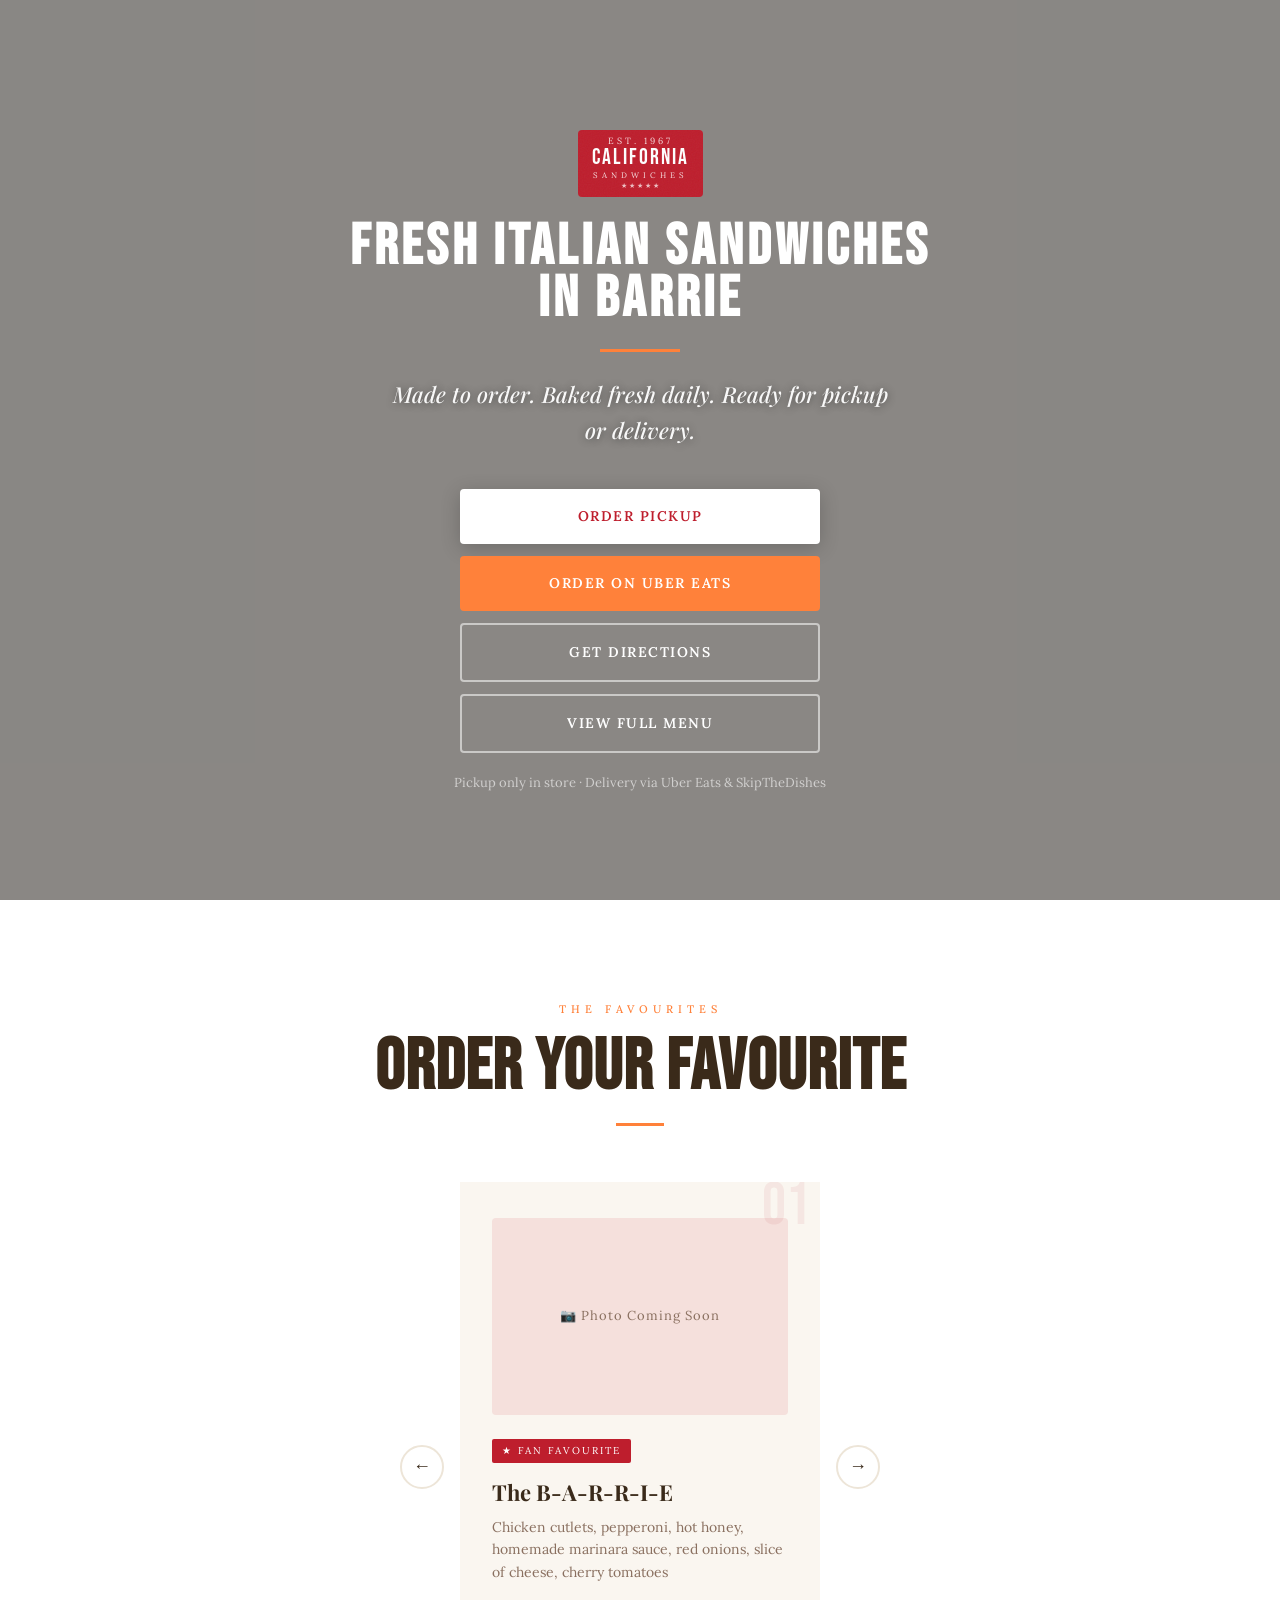
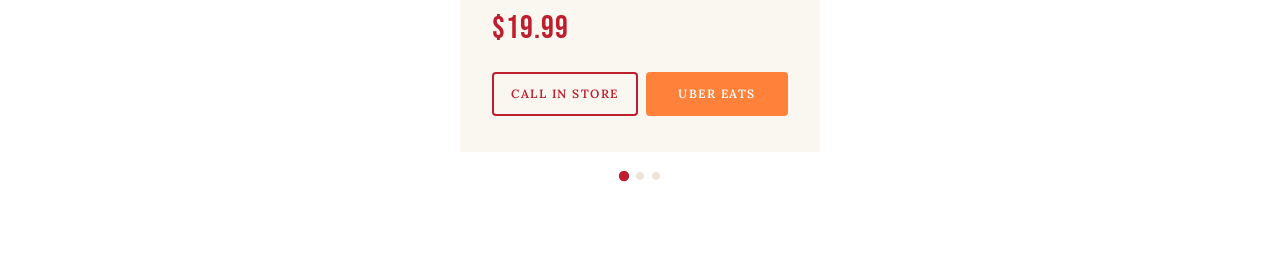
==== commit 092a730a: "fixed carousel changed prices and desc added logo" ====
--- a/social.html
+++ b/social.html
@@ -80,7 +80,8 @@
 
   /* ── CARD IMAGE PLACEHOLDER ── */
   .card-img-placeholder {
-    aspect-ratio: 4/3;
+    aspect-ratio: 3/2;
+    max-height: 200px;
     background: rgba(190,30,45,0.1);
     border-radius: var(--radius);
     display: flex;
@@ -109,6 +110,9 @@
     display: flex;
     align-items: center;
     gap: 16px;
+    max-width: 480px;
+    margin-left: auto;
+    margin-right: auto;
   }
   .carousel-track-wrapper {
     overflow: hidden;
@@ -120,9 +124,9 @@
     transition: transform 0.45s cubic-bezier(0.4, 0, 0.2, 1);
   }
   .carousel-track .bs-card {
-    min-width: 33.333%;
-    flex-shrink: 0;
+    flex: 0 0 33.333%;
     box-sizing: border-box;
+    overflow: hidden;
   }
   .carousel-arrow {
     width: 44px;
@@ -165,7 +169,23 @@
     transform: scale(1.3);
   }
 
+  .sandwich-carousel .bs-num {
+    font-size: 60px;
+    top: -6px;
+    right: 10px;
+  }
+
   @media (max-width: 640px) {
+    .sandwich-carousel {
+      max-width: 100%;
+    }
+    .card-img-placeholder {
+      aspect-ratio: 16/9;
+      max-height: 160px;
+    }
+    .bs-card {
+      padding: 20px 16px;
+    }
     .carousel-arrow {
       width: 36px;
       height: 36px;
@@ -183,13 +203,21 @@
   </video>
   <div class="social-hero-overlay"></div>
   <div class="social-hero-content">
+    <div class="logo-badge" style="margin: 0 auto 24px; width: fit-content;">
+      <span class="logo-est">Est. 1967</span>
+      <span class="logo-name">CALIFORNIA</span>
+      <span class="logo-sub">Sandwiches</span>
+      <div class="logo-stars">★ ★ ★ ★ ★</div>
+    </div>
     <h1 class="hero-title">Fresh Italian Sandwiches<br>in Barrie</h1>
     <div class="hero-rule"></div>
     <p class="hero-subtitle">Made to order. Baked fresh daily. Ready for pickup or delivery.</p>
     <div class="social-cta-stack">
       <a class="btn btn-primary" href="tel:+17057192626">Order Pickup</a>
-      <a class="btn btn-orange" href="https://www.ubereats.com" target="_blank" rel="noopener">Order on Uber Eats</a>
+      <a class="btn btn-orange" href="https://www.ubereats.com/ca/store/california-sandwiches-barrie/wrpcuyBGSUGrwWFQw2cZxw" target="_blank" rel="noopener">Order on Uber Eats</a>
+      <!-- SkipTheDishes — temporarily disabled, re-enable when link is confirmed
       <a class="btn btn-red" href="https://www.skipthedishes.com" target="_blank" rel="noopener">Order on SkipTheDishes</a>
+      -->
       <a class="btn btn-secondary" href="https://www.google.com/maps/dir//California+Sandwiches+Barrie,+75+Barrie+View+Dr+Unit+108A,+Barrie,+ON+L4N+8V4,+Canada" target="_blank" rel="noopener">Get Directions</a>
       <a class="btn btn-outline-red" href="pages/menu.html">View Full Menu</a>
     </div>
@@ -213,36 +241,36 @@
             <div class="card-img-placeholder">📷 Photo Coming Soon</div>
             <div class="bs-num">01</div>
             <span class="bs-tag">★ Fan Favourite</span>
-            <h3 class="bs-name">Veal Parmigiana</h3>
-            <p class="bs-desc">Tender breaded veal cutlet with house marinara and melted provolone on a fresh-baked bun.</p>
-            <span class="bs-price">$13.99</span>
+            <h3 class="bs-name">The B-A-R-R-I-E</h3>
+            <p class="bs-desc">Chicken cutlets, pepperoni, hot honey, homemade marinara sauce, red onions, slice of cheese, cherry tomatoes</p>
+            <span class="bs-price">$19.99</span>
             <div class="card-btns">
               <a class="btn btn-outline-red" href="tel:+17057192626">Call In Store</a>
-              <a class="btn btn-orange" href="https://www.ubereats.com" target="_blank" rel="noopener">Uber Eats</a>
+              <a class="btn btn-orange" href="https://www.ubereats.com/ca/store/california-sandwiches-barrie/wrpcuyBGSUGrwWFQw2cZxw" target="_blank" rel="noopener">Uber Eats</a>
             </div>
           </div>
           <div class="bs-card reveal reveal-delay-1">
             <div class="card-img-placeholder">📷 Photo Coming Soon</div>
             <div class="bs-num">02</div>
             <span class="bs-tag">★ Most Ordered</span>
-            <h3 class="bs-name">Chicken Parmigiana</h3>
-            <p class="bs-desc">Crispy breaded chicken breast smothered in marinara and provolone. The sandwich that defines our kitchen.</p>
-            <span class="bs-price">$12.99</span>
+            <h3 class="bs-name">The McGregor</h3>
+            <p class="bs-desc">Chicken cutlets, garlic aioli, red onions, baby arugula, cherry tomatoes, cheese</p>
+            <span class="bs-price">$19.99</span>
             <div class="card-btns">
               <a class="btn btn-outline-red" href="tel:+17057192626">Call In Store</a>
-              <a class="btn btn-orange" href="https://www.ubereats.com" target="_blank" rel="noopener">Uber Eats</a>
+              <a class="btn btn-orange" href="https://www.ubereats.com/ca/store/california-sandwiches-barrie/wrpcuyBGSUGrwWFQw2cZxw" target="_blank" rel="noopener">Uber Eats</a>
             </div>
           </div>
           <div class="bs-card reveal reveal-delay-2">
             <div class="card-img-placeholder">📷 Photo Coming Soon</div>
             <div class="bs-num">03</div>
-            <span class="bs-tag">Vegetarian</span>
-            <h3 class="bs-name">Eggplant Parmigiana</h3>
-            <p class="bs-desc">Golden-fried eggplant with rich tomato sauce and melted cheese. A vegetarian classic.</p>
-            <span class="bs-price">$11.99</span>
+            <span class="bs-tag">★ Staff Favourite</span>
+            <h3 class="bs-name">The Don Verde</h3>
+            <p class="bs-desc">Veal schnitzel, basil pesto, eggplant topping, homemade marinara sauce</p>
+            <span class="bs-price">$19.99</span>
             <div class="card-btns">
               <a class="btn btn-outline-red" href="tel:+17057192626">Call In Store</a>
-              <a class="btn btn-orange" href="https://www.ubereats.com" target="_blank" rel="noopener">Uber Eats</a>
+              <a class="btn btn-orange" href="https://www.ubereats.com/ca/store/california-sandwiches-barrie/wrpcuyBGSUGrwWFQw2cZxw" target="_blank" rel="noopener">Uber Eats</a>
             </div>
           </div>
         </div>
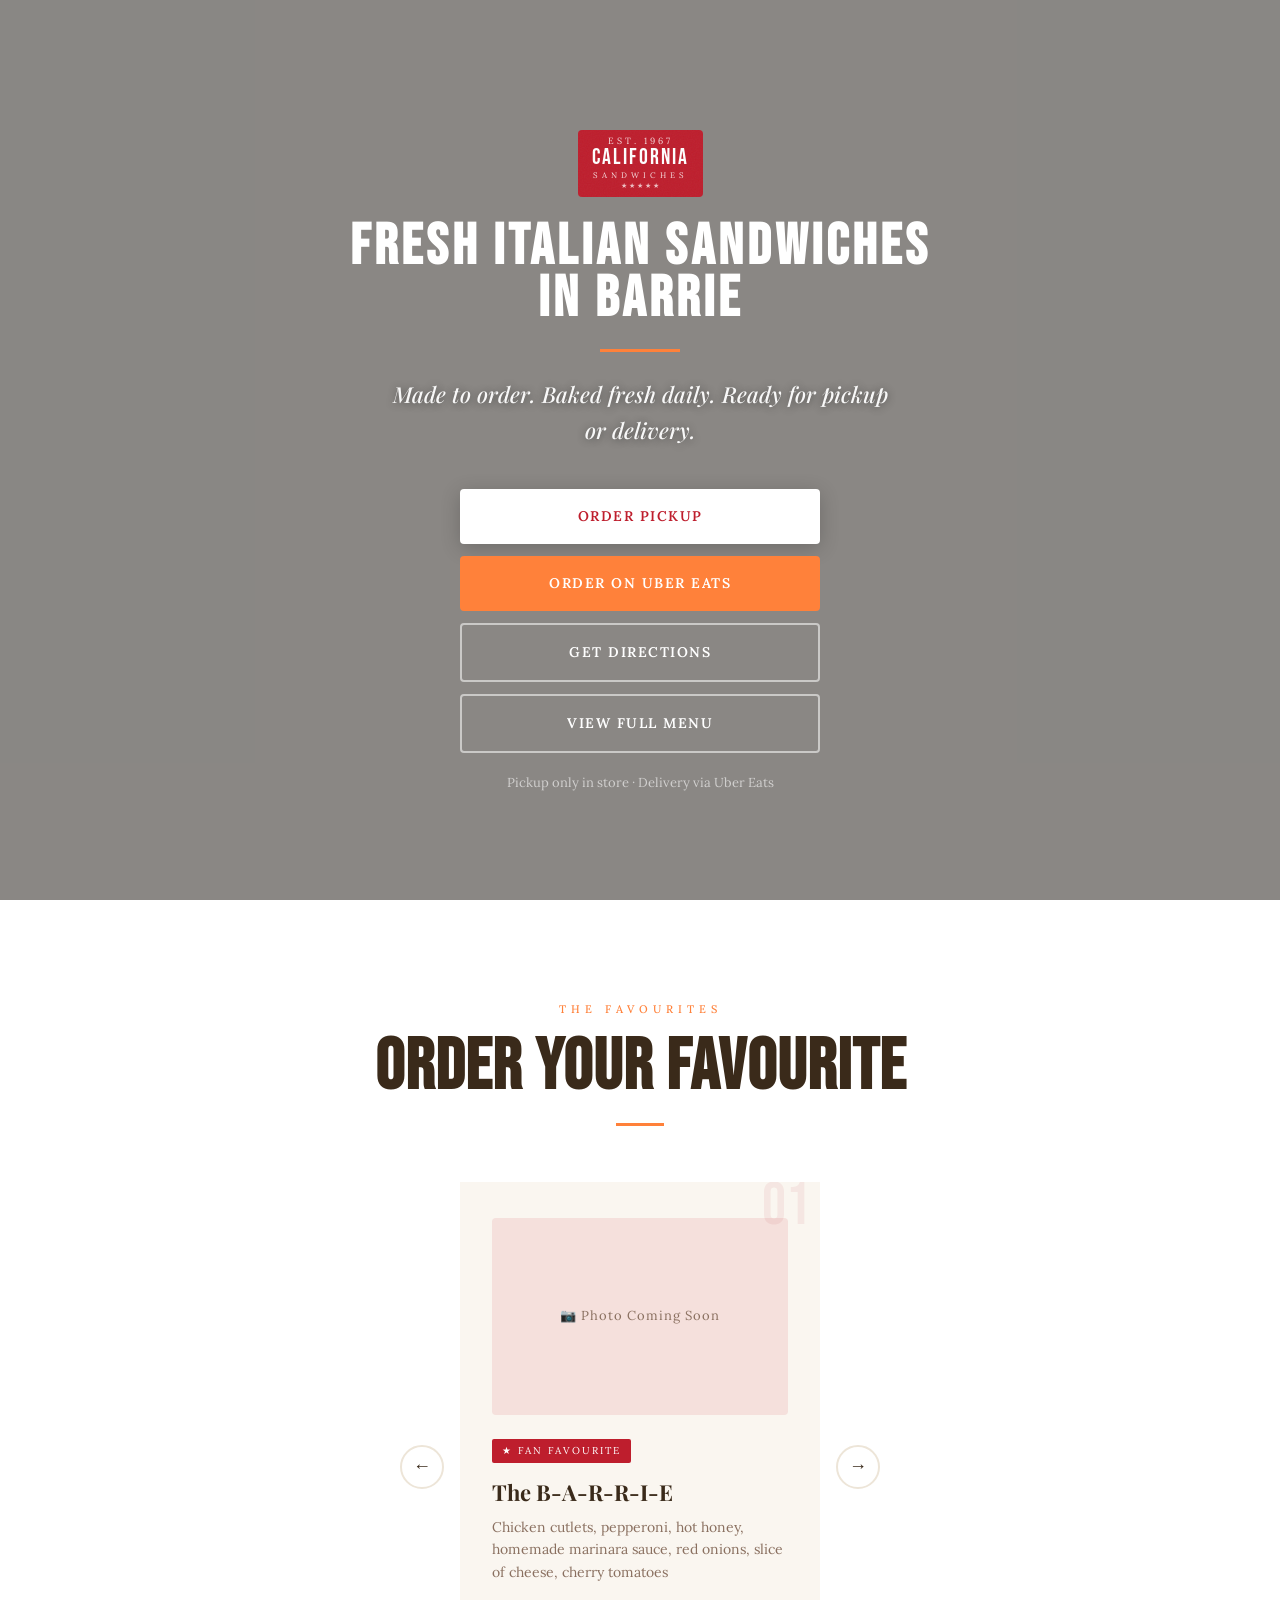
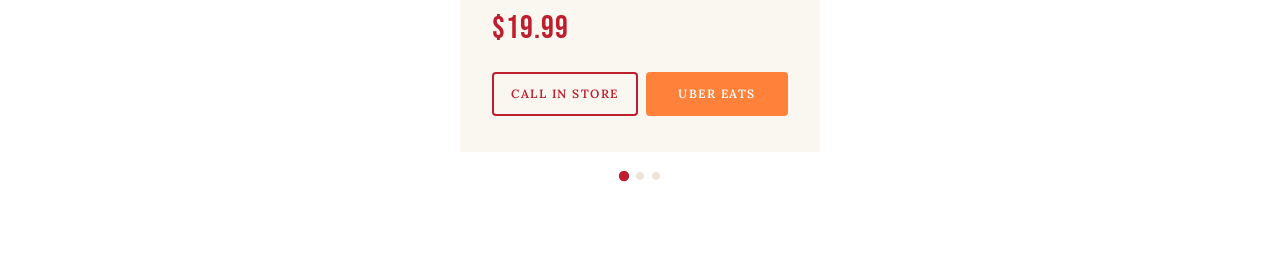
==== commit b53070bf: "no skip the dishes" ====
--- a/social.html
+++ b/social.html
@@ -221,7 +221,7 @@
       <a class="btn btn-secondary" href="https://www.google.com/maps/dir//California+Sandwiches+Barrie,+75+Barrie+View+Dr+Unit+108A,+Barrie,+ON+L4N+8V4,+Canada" target="_blank" rel="noopener">Get Directions</a>
       <a class="btn btn-outline-red" href="pages/menu.html">View Full Menu</a>
     </div>
-    <p class="hero-order-note" style="margin-top:20px;">Pickup only in store · Delivery via Uber Eats &amp; SkipTheDishes</p>
+    <p class="hero-order-note" style="margin-top:20px;">Pickup only in store · Delivery via Uber Eats</p>
   </div>
 </section>
 
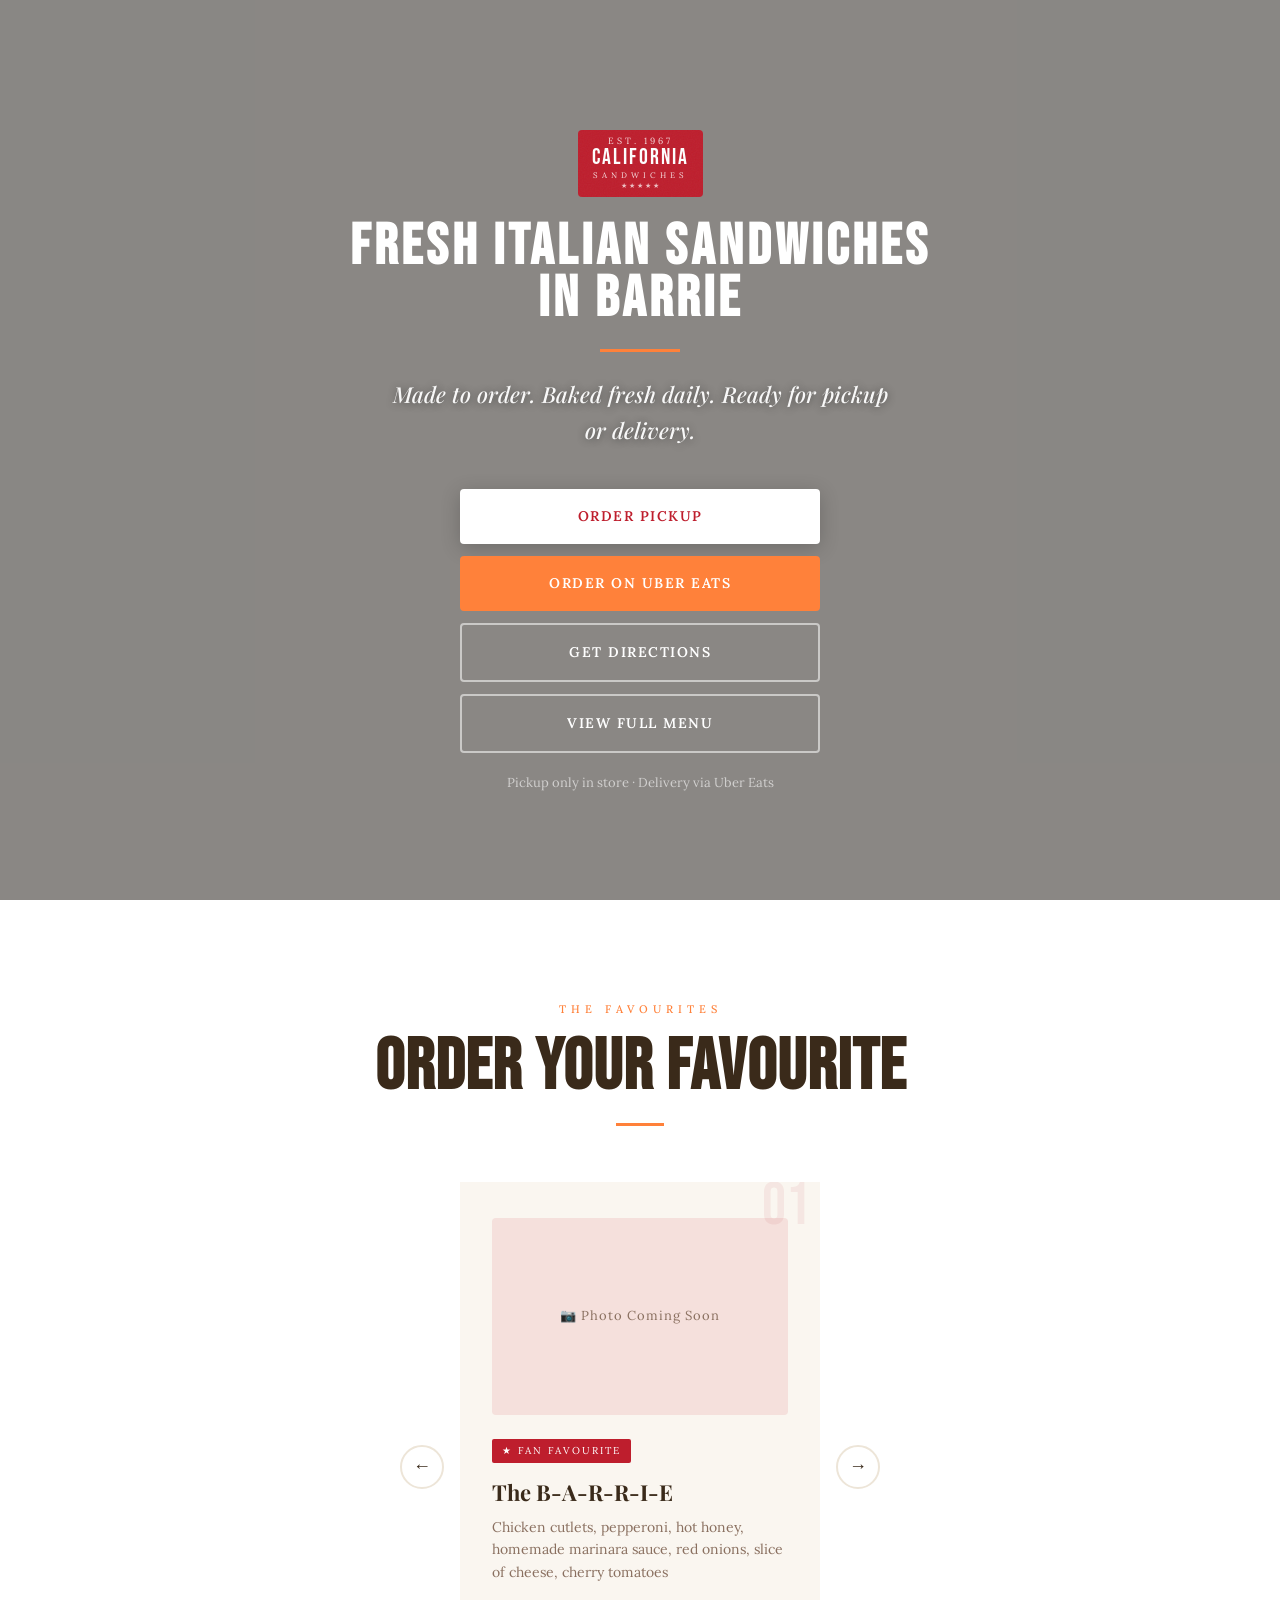
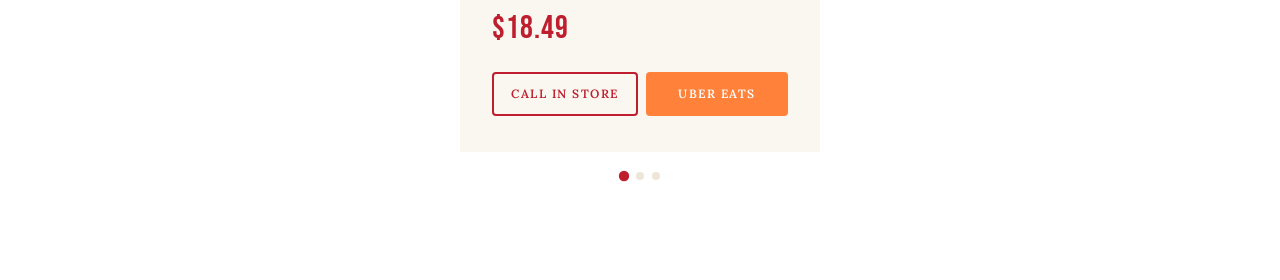
==== commit b4c8e8e0: "changed price on social landing page" ====
--- a/social.html
+++ b/social.html
@@ -243,7 +243,7 @@
             <span class="bs-tag">★ Fan Favourite</span>
             <h3 class="bs-name">The B-A-R-R-I-E</h3>
             <p class="bs-desc">Chicken cutlets, pepperoni, hot honey, homemade marinara sauce, red onions, slice of cheese, cherry tomatoes</p>
-            <span class="bs-price">$19.99</span>
+            <span class="bs-price">$18.49</span>
             <div class="card-btns">
               <a class="btn btn-outline-red" href="tel:+17057192626">Call In Store</a>
               <a class="btn btn-orange" href="https://www.ubereats.com/ca/store/california-sandwiches-barrie/wrpcuyBGSUGrwWFQw2cZxw" target="_blank" rel="noopener">Uber Eats</a>
@@ -255,7 +255,7 @@
             <span class="bs-tag">★ Most Ordered</span>
             <h3 class="bs-name">The McGregor</h3>
             <p class="bs-desc">Chicken cutlets, garlic aioli, red onions, baby arugula, cherry tomatoes, cheese</p>
-            <span class="bs-price">$19.99</span>
+            <span class="bs-price">$18.49</span>
             <div class="card-btns">
               <a class="btn btn-outline-red" href="tel:+17057192626">Call In Store</a>
               <a class="btn btn-orange" href="https://www.ubereats.com/ca/store/california-sandwiches-barrie/wrpcuyBGSUGrwWFQw2cZxw" target="_blank" rel="noopener">Uber Eats</a>
@@ -267,7 +267,7 @@
             <span class="bs-tag">★ Staff Favourite</span>
             <h3 class="bs-name">The Don Verde</h3>
             <p class="bs-desc">Veal schnitzel, basil pesto, eggplant topping, homemade marinara sauce</p>
-            <span class="bs-price">$19.99</span>
+            <span class="bs-price">$21.49</span>
             <div class="card-btns">
               <a class="btn btn-outline-red" href="tel:+17057192626">Call In Store</a>
               <a class="btn btn-orange" href="https://www.ubereats.com/ca/store/california-sandwiches-barrie/wrpcuyBGSUGrwWFQw2cZxw" target="_blank" rel="noopener">Uber Eats</a>
--- a/assets/css/styles.css
+++ b/assets/css/styles.css
@@ -527,6 +527,12 @@
 }
 .menu-section:nth-child(even) .menu-item { background: var(--white); }
 .menu-item:hover { border-left-color: var(--orange); transform: translateX(3px); }
+.menu-item-img {
+  display: block;
+  width: 100%; max-width: 240px; height: auto;
+  margin: 0 auto 14px;
+  mix-blend-mode: multiply; /* hides the photos' white background */
+}
 .menu-item-top { display: flex; justify-content: space-between; align-items: baseline; gap: 12px; margin-bottom: 6px; }
 .menu-item-name {
   font-family: var(--font-serif); font-weight: 700;
@@ -702,6 +708,12 @@
   font-size: 100px; color: rgba(190,30,45,0.07);
   position: absolute; top: -10px; right: 16px;
   line-height: 1; pointer-events: none;
+}
+.bs-img {
+  display: block;
+  width: 100%; max-width: 297px; height: auto;
+  margin: 0 auto 20px;
+  mix-blend-mode: multiply; /* hides the photos' white background on the cream card */
 }
 .bs-tag {
   background: var(--red); color: var(--white);
